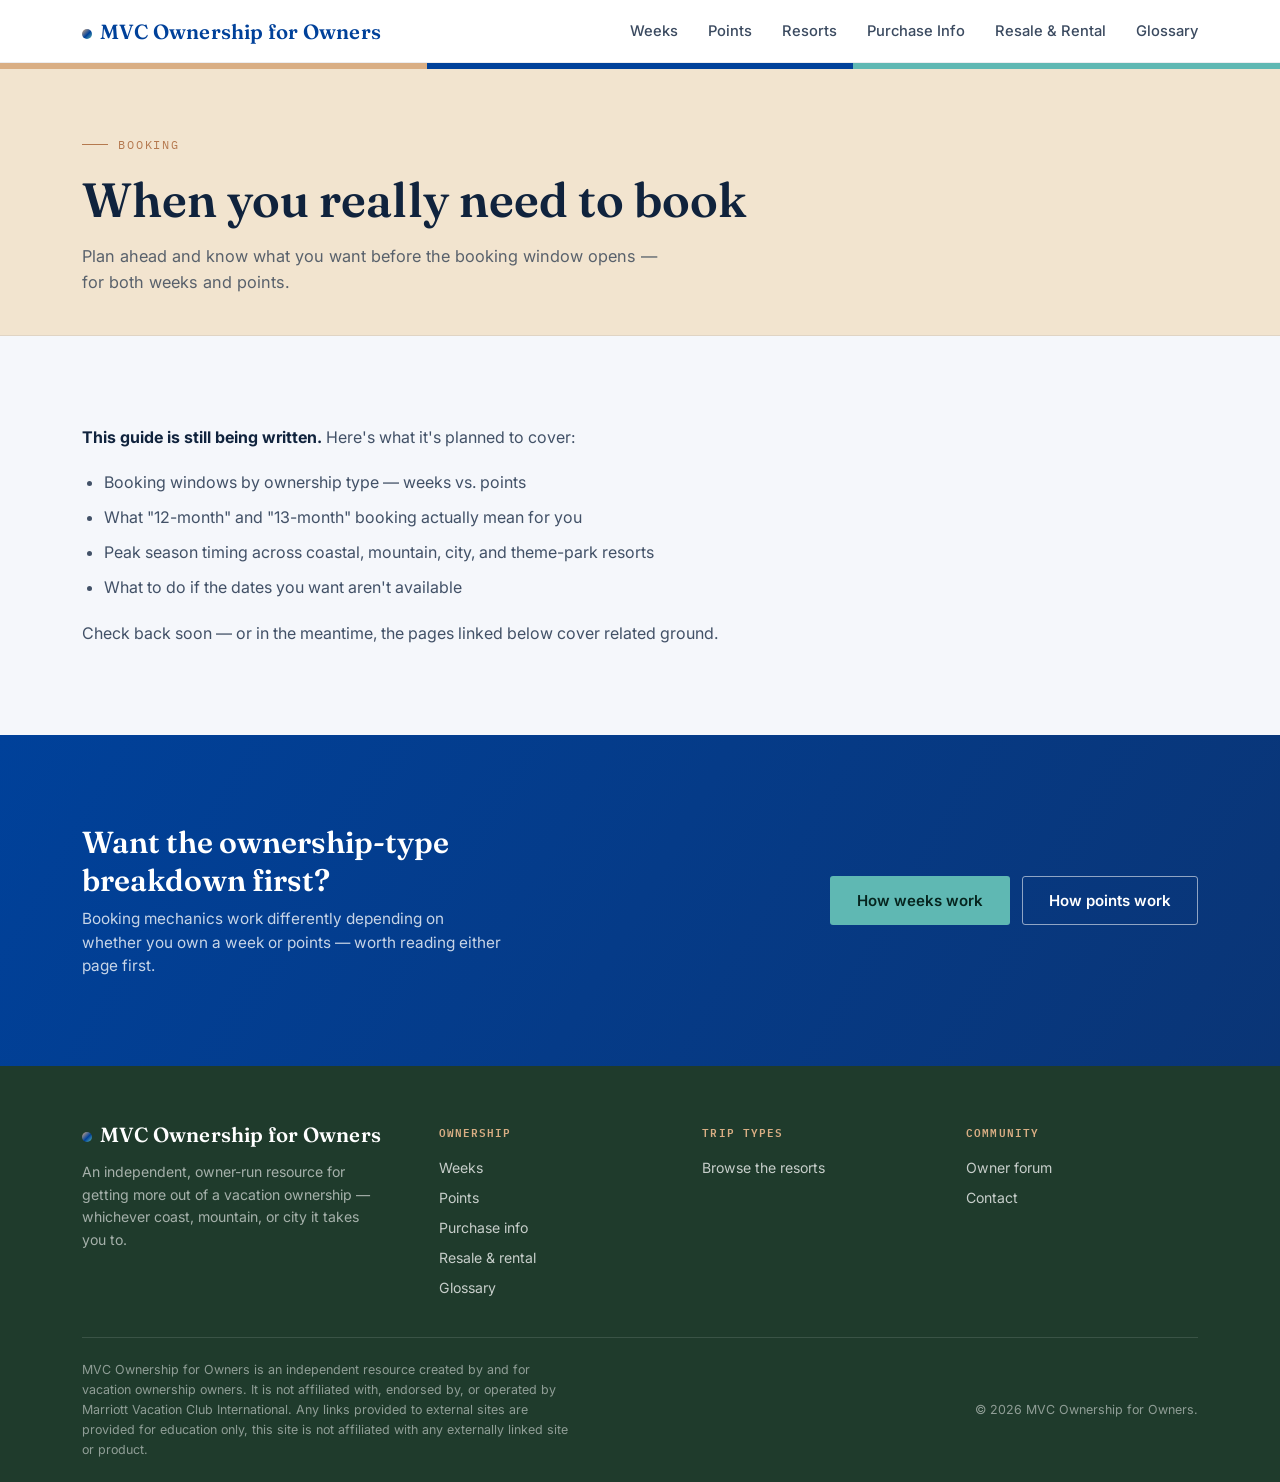
==== booking-guide.html @ f7a40965 "Add files via upload" ====
<!DOCTYPE html>
<html lang="en">
<head>
<meta charset="UTF-8">
<meta name="viewport" content="width=device-width, initial-scale=1.0">
<title>Booking — MVC Ownership for Owners</title>
<meta name="description" content="Booking windows for MVC owners: weeks vs. points, peak season timing, and what to do if your dates aren't available.">
<link rel="preconnect" href="https://fonts.googleapis.com">
<link rel="preconnect" href="https://fonts.gstatic.com" crossorigin>
<link href="https://fonts.googleapis.com/css2?family=Fraunces:opsz,wght@9..144,500;9..144,600;9..144,700&family=Inter:wght@400;500;600;700&family=IBM+Plex+Mono:wght@500;600&display=swap" rel="stylesheet">
<link rel="stylesheet" href="styles.css">
</head>
<body>

<header class="site-header">
  <div class="nav">
    <a class="logo" href="index.html">
      <span class="mark" aria-hidden="true"></span>
      MVC Ownership for Owners
    </a>
    <nav class="links" aria-label="Primary">
      <a href="weeks.html">Weeks</a>
      <a href="points.html">Points</a>
      <a href="resorts.html">Resorts</a>
      <a href="purchase.html">Purchase Info</a>
      <a href="resale.html">Resale &amp; Rental</a>
      <a href="glossary.html">Glossary</a>
    </nav>
  </div>
</header>

<div class="tri-stripe"><span class="s1"></span><span class="s2"></span><span class="s3"></span></div>

<main>

  <section class="page-hero">
    <div class="wrap">
      <p class="eyebrow">Booking</p>
      <h1>When you really need to book</h1>
      <p class="sub">Plan ahead and know what you want before the booking window opens — for both weeks and points.</p>
    </div>
  </section>

  <section>
    <div class="wrap">
      <div class="prose">
        <p><strong>This guide is still being written.</strong> Here's what it's planned to cover:</p>
        <ul>
          <li>Booking windows by ownership type — weeks vs. points</li>
          <li>What "12-month" and "13-month" booking actually mean for you</li>
          <li>Peak season timing across coastal, mountain, city, and theme-park resorts</li>
          <li>What to do if the dates you want aren't available</li>
        </ul>
        <p>Check back soon — or in the meantime, the pages linked below cover related ground.</p>
      </div>
    </div>
  </section>

  <section class="next-band">
    <div class="wrap next-inner">
      <div>
        <h2>Want the ownership-type breakdown first?</h2>
        <p>Booking mechanics work differently depending on whether you own a week or points — worth reading either page first.</p>
      </div>
      <div class="next-links">
        <a class="btn btn-primary" href="weeks.html">How weeks work</a>
        <a class="btn btn-ghost" href="points.html">How points work</a>
      </div>
    </div>
  </section>

</main>

<footer class="site-footer">
  <div class="wrap">
    <div class="footer-grid">
      <div class="footer-brand">
        <a class="logo" href="index.html">
          <span class="mark" aria-hidden="true"></span>
          MVC Ownership for Owners
        </a>
        <p>An independent, owner-run resource for getting more out of a vacation ownership — whichever coast, mountain, or city it takes you to.</p>
      </div>
      <div class="footer-col">
        <h4>Ownership</h4>
        <ul>
          <li><a href="weeks.html">Weeks</a></li>
          <li><a href="points.html">Points</a></li>
          <li><a href="purchase.html">Purchase info</a></li>
          <li><a href="resale.html">Resale &amp; rental</a></li>
          <li><a href="glossary.html">Glossary</a></li>
        </ul>
      </div>
      <div class="footer-col">
        <h4>Trip types</h4>
        <ul>
          <li><a href="resorts.html">Browse the resorts</a></li>
        </ul>
      </div>
      <div class="footer-col">
        <h4>Community</h4>
        <ul>
          <li><a href="#">Owner forum</a></li>
          <li><a href="#">Contact</a></li>
        </ul>
      </div>
    </div>
    <div class="footer-bottom">
      <p>MVC Ownership for Owners is an independent resource created by and for vacation ownership owners. It is not affiliated with, endorsed by, or operated by Marriott Vacation Club International. Any links provided to external sites are provided for education only, this site is not affiliated with any externally linked site or product.</p>
      <p>© 2026 MVC Ownership for Owners.</p>
    </div>
  </div>
</footer>

</body>
</html>
---- styles.css ----
/* ===========================================================
   MVC Ownership for Owners — styles.css
   Palette sampled directly from the beach/mountain/city hero image
   =========================================================== */

:root {
  --deep-blue: #00419a;
  --ocean-blue: #0b5fc7;
  --lagoon: #4fa9a4;
  --lagoon-bright: #5fb8b3;
  --sand: #d9ae84;
  --sand-light: #f2e4cf;
  --snow: #f5f7fb;
  --brick: #b5794f;
  --pine: #1f3b2c;
  --ink: #10233d;

  --font-display: 'Fraunces', serif;
  --font-body: 'Inter', -apple-system, BlinkMacSystemFont, sans-serif;
  --font-mono: 'IBM Plex Mono', monospace;

  --max-width: 1180px;
}

* { box-sizing: border-box; }

html { scroll-behavior: smooth; }

body {
  margin: 0;
  font-family: var(--font-body);
  color: var(--ink);
  background: var(--snow);
  -webkit-font-smoothing: antialiased;
}

img { max-width: 100%; display: block; }

a { color: inherit; text-decoration: none; }

.wrap {
  max-width: var(--max-width);
  margin: 0 auto;
  padding: 0 32px;
}

/* -------------------- Signature tri-stripe -------------------- */
.tri-stripe {
  height: 6px;
  display: flex;
  width: 100%;
}
.tri-stripe span { flex: 1; }
.tri-stripe .s1 { background: var(--sand); }
.tri-stripe .s2 { background: var(--deep-blue); }
.tri-stripe .s3 { background: var(--lagoon-bright); }

/* -------------------- Nav -------------------- */
header.site-header {
  position: sticky;
  top: 0;
  z-index: 40;
  background: rgba(255, 255, 255, 0.92);
  backdrop-filter: blur(8px);
  border-bottom: 1px solid rgba(16, 35, 61, 0.08);
}

.nav {
  display: flex;
  align-items: center;
  justify-content: space-between;
  padding: 18px 32px;
  max-width: var(--max-width);
  margin: 0 auto;
}

.logo {
  font-family: var(--font-display);
  font-weight: 600;
  font-size: 1.28rem;
  letter-spacing: 0.01em;
  color: var(--deep-blue);
  display: flex;
  align-items: baseline;
  gap: 8px;
}
.logo .mark {
  display: inline-flex;
  width: 10px;
  height: 10px;
  border-radius: 50%;
  background: linear-gradient(135deg, var(--sand), var(--deep-blue) 55%, var(--lagoon-bright));
}
.logo small {
  font-family: var(--font-mono);
  font-size: 0.62rem;
  font-weight: 500;
  letter-spacing: 0.14em;
  text-transform: uppercase;
  color: var(--brick);
}

nav.links {
  display: flex;
  gap: 30px;
  font-size: 0.92rem;
  font-weight: 500;
}
nav.links a {
  position: relative;
  padding: 4px 0;
  color: var(--ink);
  opacity: 0.82;
  transition: opacity 0.15s ease;
}
nav.links a:hover { opacity: 1; }
nav.links a::after {
  content: '';
  position: absolute;
  left: 0; right: 0; bottom: -3px;
  height: 2px;
  background: var(--lagoon-bright);
  transform: scaleX(0);
  transform-origin: left;
  transition: transform 0.2s ease;
}
nav.links a:hover::after { transform: scaleX(1); }

.nav-cta {
  font-family: var(--font-mono);
  font-size: 0.74rem;
  text-transform: uppercase;
  letter-spacing: 0.08em;
  font-weight: 600;
  background: var(--deep-blue);
  color: #fff;
  padding: 10px 18px;
  border-radius: 3px;
  white-space: nowrap;
}
.nav-cta:hover { background: var(--ocean-blue); }

.nav-toggle { display: none; }

/* -------------------- Hero -------------------- */
.hero {
  position: relative;
  min-height: 88vh;
  display: flex;
  align-items: flex-end;
  background-image:
    linear-gradient(to top, rgba(6, 20, 38, 0.88) 0%, rgba(6, 20, 38, 0.35) 42%, rgba(6, 20, 38, 0.05) 68%),
    url('images/background_BOS.png');
  background-size: cover;
  background-position: center 30%;
}

.hero-inner {
  max-width: var(--max-width);
  margin: 0 auto;
  padding: 64px 32px 56px;
  width: 100%;
  color: #fff;
}

.eyebrow {
  font-family: var(--font-mono);
  font-size: 0.72rem;
  letter-spacing: 0.16em;
  text-transform: uppercase;
  color: var(--sand);
  margin-bottom: 18px;
  display: flex;
  align-items: center;
  gap: 10px;
}
.eyebrow::before {
  content: '';
  width: 26px;
  height: 1px;
  background: var(--sand);
}

.hero h1 {
  font-family: var(--font-display);
  font-weight: 600;
  font-size: clamp(2.6rem, 5.4vw, 4.6rem);
  line-height: 1.03;
  margin: 0 0 22px;
  max-width: 15ch;
  letter-spacing: -0.01em;
}

.hero p.lede {
  font-size: 1.12rem;
  line-height: 1.6;
  max-width: 46ch;
  color: rgba(255, 255, 255, 0.86);
  margin: 0 0 34px;
  font-weight: 400;
}

.hero-ctas {
  display: flex;
  gap: 16px;
  flex-wrap: wrap;
}

.hero-ctas a {
  flex: 1 0 calc(33.333% - 16px);
  text-align: center;
  display: flex;
  justify-content: center;
}

.btn {
  font-family: var(--font-body);
  font-weight: 600;
  font-size: 0.94rem;
  padding: 14px 26px;
  border-radius: 3px;
  border: 1px solid transparent;
  cursor: pointer;
  display: inline-flex;
  align-items: center;
  gap: 8px;
}
.btn-primary {
  background: var(--lagoon-bright);
  color: #06251f;
}
.btn-primary:hover { background: #71c6c1; }
.btn-ghost {
  background: transparent;
  border-color: rgba(255, 255, 255, 0.55);
  color: #fff;
}
.btn-ghost:hover { border-color: #fff; background: rgba(255,255,255,0.08); }

/* -------------------- Intro strip -------------------- */
.intro-strip {
  background: var(--sand-light);
  border-bottom: 1px solid rgba(16,35,61,0.06);
}
.intro-strip .wrap {
  padding: 30px 32px;
  display: flex;
  gap: 40px;
  align-items: center;
  flex-wrap: wrap;
}
.intro-strip p {
  font-family: var(--font-display);
  font-size: 1.28rem;
  line-height: 1.45;
  margin: 0;
  color: var(--ink);
  max-width: 62ch;
}
.intro-strip p strong { color: var(--deep-blue); }

/* -------------------- Section shell -------------------- */
section { padding: 88px 0; }
.section-head {
  display: flex;
  justify-content: space-between;
  align-items: flex-end;
  gap: 24px;
  margin-bottom: 44px;
  flex-wrap: wrap;
}
.section-head .eyebrow { color: var(--brick); }
.section-head .eyebrow::before { background: var(--brick); }
.section-head h2 {
  font-family: var(--font-display);
  font-size: clamp(1.9rem, 3vw, 2.5rem);
  margin: 0;
  font-weight: 600;
  color: var(--ink);
  max-width: 20ch;
}
.section-head .sub {
  max-width: 40ch;
  font-size: 0.98rem;
  line-height: 1.55;
  color: rgba(16,35,61,0.66);
  margin: 10px 0 0;
}

/* -------------------- Three ways cards -------------------- */
.ways-grid {
  display: grid;
  grid-template-columns: repeat(3, 1fr);
  gap: 24px;
}
.way-card {
  border-radius: 6px;
  overflow: hidden;
  background: #fff;
  border: 1px solid rgba(16,35,61,0.08);
  display: flex;
  flex-direction: column;
}
.way-card .stripe { height: 5px; }
.way-card.beach .stripe { background: var(--sand); }
.way-card.mountain .stripe { background: var(--deep-blue); }
.way-card.city .stripe { background: var(--lagoon-bright); }

/* Generic tones (used where cards aren't tied to a trip type — e.g. the
   weeks-usage-options grid) — cycles through the full brand palette. */
.way-card.tone-a .stripe { background: var(--sand); }
.way-card.tone-b .stripe { background: var(--deep-blue); }
.way-card.tone-c .stripe { background: var(--lagoon-bright); }
.way-card.tone-d .stripe { background: var(--brick); }
.way-card.tone-e .stripe { background: var(--pine); }
.way-card.tone-f .stripe { background: var(--ocean-blue); }

.way-card .body { padding: 28px 26px 30px; flex: 1; display: flex; flex-direction: column; }
.way-card .tag {
  font-family: var(--font-mono);
  font-size: 0.68rem;
  text-transform: uppercase;
  letter-spacing: 0.1em;
  font-weight: 600;
  margin-bottom: 12px;
}
.way-card.beach .tag { color: var(--brick); }
.way-card.mountain .tag { color: var(--deep-blue); }
.way-card.city .tag { color: var(--lagoon); }
.way-card.tone-a .tag { color: var(--brick); }
.way-card.tone-b .tag { color: var(--deep-blue); }
.way-card.tone-c .tag { color: var(--lagoon); }
.way-card.tone-d .tag { color: var(--brick); }
.way-card.tone-e .tag { color: var(--pine); }
.way-card.tone-f .tag { color: var(--ocean-blue); }

.way-card h3 {
  font-family: var(--font-display);
  font-size: 1.32rem;
  margin: 0 0 10px;
  font-weight: 600;
}
.way-card p {
  font-size: 0.94rem;
  line-height: 1.6;
  color: rgba(16,35,61,0.7);
  margin: 0 0 18px;
  flex: 1;
}
.way-card .link {
  font-size: 0.86rem;
  font-weight: 600;
  color: var(--deep-blue);
}
.way-card .link:hover { text-decoration: underline; }

/* Standalone version of the same link style, for use outside cards */
a.link {
  display: inline-block;
  font-size: 0.92rem;
  font-weight: 600;
  color: var(--deep-blue);
}
a.link:hover { text-decoration: underline; }

/* -------------------- Guides grid -------------------- */
.guides-section { background: #fff; border-top: 1px solid rgba(16,35,61,0.06); border-bottom: 1px solid rgba(16,35,61,0.06); }
.guides-grid {
  display: grid;
  grid-template-columns: repeat(3, 1fr);
  gap: 1px;
  background: rgba(16,35,61,0.08);
  border: 1px solid rgba(16,35,61,0.08);
  border-radius: 6px;
  overflow: hidden;
}
.guide-card {
  background: #fff;
  padding: 30px 28px;
  display: flex;
  flex-direction: column;
  gap: 14px;
  transition: background 0.15s ease;
}
.guide-card:hover { background: var(--snow); }
.guide-card .cat {
  font-family: var(--font-mono);
  font-size: 0.66rem;
  letter-spacing: 0.1em;
  text-transform: uppercase;
  color: var(--brick);
  font-weight: 600;
}
.guide-card h3 {
  font-family: var(--font-display);
  font-size: 1.14rem;
  margin: 0;
  line-height: 1.35;
  font-weight: 600;
}
.guide-card p {
  font-size: 0.9rem;
  line-height: 1.6;
  color: rgba(16,35,61,0.66);
  margin: 0;
}
.guide-card .read {
  margin-top: auto;
  font-size: 0.84rem;
  font-weight: 600;
  color: var(--deep-blue);
}

/* -------------------- Inner page hero (shared) -------------------- */
.page-hero {
  background: var(--sand-light);
  border-bottom: 1px solid rgba(16,35,61,0.08);
  padding: 56px 0 40px;
}
.page-hero .eyebrow { color: var(--brick); }
.page-hero .eyebrow::before { background: var(--brick); }
.page-hero h1 {
  font-family: var(--font-display);
  font-size: clamp(2.1rem, 4vw, 3rem);
  margin: 10px 0 14px;
  font-weight: 600;
  color: var(--ink);
  max-width: 22ch;
}
.page-hero p.sub {
  max-width: 60ch;
  font-size: 1.02rem;
  line-height: 1.6;
  color: rgba(16,35,61,0.68);
  margin: 0;
}

/* -------------------- Prose content -------------------- */
.prose { max-width: 72ch; }
.prose p {
  font-size: 1rem;
  line-height: 1.7;
  color: rgba(16,35,61,0.78);
  margin: 0 0 18px;
}
.prose p:last-child { margin-bottom: 0; }
.prose ul, .prose ol {
  margin: 0 0 18px;
  padding-left: 22px;
  font-size: 1rem;
  line-height: 1.7;
  color: rgba(16,35,61,0.78);
}
.prose li { margin-bottom: 8px; }
.prose strong { color: var(--ink); }

.term-list {
  list-style: none;
  margin: 0;
  padding: 0;
  display: grid;
  gap: 14px;
}
.term-list > li {
  border: 1px solid rgba(16,35,61,0.1);
  border-radius: 6px;
  padding: 16px 18px;
  background: var(--snow);
}
.term-list .term-name {
  font-family: var(--font-display);
  font-weight: 600;
  font-size: 1.02rem;
  color: var(--ink);
  display: block;
  margin-bottom: 4px;
}
.term-list .term-def {
  font-size: 0.92rem;
  line-height: 1.6;
  color: rgba(16,35,61,0.7);
}

/* A term-def is usually a plain inline span, but a few entries (like
   Inventory) need a paragraph + list — those use a div instead so the
   block content below is valid, and get this extra spacing/bullet styling. */
div.term-def p {
  margin: 0 0 10px;
}
div.term-def p:last-child {
  margin-bottom: 0;
}
div.term-def ul {
  margin: 0;
  padding-left: 20px;
}
div.term-def li {
  margin-bottom: 8px;
}
div.term-def li:last-child {
  margin-bottom: 0;
}
div.term-def ul ul {
  margin-top: 6px;
  padding-left: 20px;
}
div.term-def strong {
  color: var(--ink);
}

/* -------------------- Glossary quick-links -------------------- */
.glossary-quicklinks {
  display: flex;
  flex-wrap: wrap;
  gap: 8px;
  margin: 0 0 32px;
  padding: 0;
}
.quicklink-box {
  display: inline-flex;
  align-items: center;
  justify-content: center;
  flex: 1 1 36px;
  min-width: 36px;
  max-width: 44px;
  height: 36px;
  padding: 0 6px;
  border: 1px solid rgba(16,35,61,0.15);
  border-radius: 4px;
  background: var(--snow);
  color: var(--deep-blue);
  font-family: var(--font-display);
  font-size: 0.82rem;
  font-weight: 600;
  text-decoration: none;
  transition: background 0.15s ease, border-color 0.15s ease, color 0.15s ease;
}
.quicklink-box:hover {
  background: var(--deep-blue);
  border-color: var(--deep-blue);
  color: #fff;
}

/* Empty markers the quick-links jump to — offset for the sticky header
   so the target term isn't hidden underneath it when scrolled into view. */
.glossary-anchor {
  scroll-margin-top: 96px;
}

@media (max-width: 560px) {
  .quicklink-box { flex: 1 1 28px; height: 32px; font-size: 0.76rem; }
}

.checklist {
  list-style: none;
  margin: 0;
  padding: 0;
  counter-reset: step;
  display: grid;
  gap: 14px;
}
.checklist li {
  counter-increment: step;
  position: relative;
  padding: 14px 18px 14px 52px;
  border: 1px solid rgba(16,35,61,0.1);
  border-radius: 6px;
  background: #fff;
  font-size: 0.94rem;
  line-height: 1.6;
  color: rgba(16,35,61,0.78);
}
.checklist li::before {
  content: counter(step);
  position: absolute;
  left: 16px;
  top: 14px;
  width: 22px;
  height: 22px;
  border-radius: 50%;
  background: var(--deep-blue);
  color: #fff;
  font-family: var(--font-mono);
  font-size: 0.72rem;
  font-weight: 600;
  display: flex;
  align-items: center;
  justify-content: center;
}

/* -------------------- Next-steps band -------------------- */
.next-band {
  background: var(--deep-blue);
  background-image: linear-gradient(120deg, var(--deep-blue) 0%, #0a3576 100%);
  color: #fff;
}
.next-inner {
  display: flex;
  justify-content: space-between;
  align-items: center;
  gap: 40px;
  flex-wrap: wrap;
}
.next-inner h2 {
  font-family: var(--font-display);
  font-size: clamp(1.5rem, 2.4vw, 1.9rem);
  margin: 0 0 8px;
  font-weight: 600;
  max-width: 22ch;
}
.next-inner p {
  margin: 0;
  color: rgba(255,255,255,0.78);
  max-width: 42ch;
  font-size: 0.96rem;
  line-height: 1.55;
}
.next-links { display: flex; gap: 12px; flex-wrap: wrap; }

/* -------------------- CTA / signup band -------------------- */
.signup-band {
  background: var(--deep-blue);
  background-image: linear-gradient(120deg, var(--deep-blue) 0%, #0a3576 100%);
  color: #fff;
}
.signup-inner {
  display: flex;
  justify-content: space-between;
  align-items: center;
  gap: 40px;
  flex-wrap: wrap;
}
.signup-inner h2 {
  font-family: var(--font-display);
  font-size: clamp(1.7rem, 2.6vw, 2.2rem);
  margin: 0 0 10px;
  font-weight: 600;
  max-width: 16ch;
}
.signup-inner p {
  margin: 0;
  color: rgba(255,255,255,0.78);
  max-width: 40ch;
  font-size: 0.96rem;
  line-height: 1.55;
}
.signup-form {
  display: flex;
  gap: 10px;
  flex-wrap: wrap;
}
.signup-form input[type="email"] {
  font-family: var(--font-body);
  padding: 13px 16px;
  border-radius: 3px;
  border: 1px solid rgba(255,255,255,0.3);
  background: rgba(255,255,255,0.08);
  color: #fff;
  font-size: 0.92rem;
  min-width: 240px;
}
.signup-form input[type="email"]::placeholder { color: rgba(255,255,255,0.55); }
.signup-form input[type="email"]:focus {
  outline: 2px solid var(--lagoon-bright);
  outline-offset: 1px;
  background: rgba(255,255,255,0.12);
}
.signup-form .btn-primary { border-radius: 3px; }

/* -------------------- Footer -------------------- */
footer.site-footer {
  background: var(--pine);
  color: rgba(255,255,255,0.82);
  padding-top: 56px;
}
.footer-grid {
  display: grid;
  grid-template-columns: 1.4fr 1fr 1fr 1fr;
  gap: 32px;
  padding-bottom: 40px;
  border-bottom: 1px solid rgba(255,255,255,0.12);
}
.footer-brand .logo { color: #fff; }
.footer-brand p {
  font-size: 0.88rem;
  line-height: 1.6;
  color: rgba(255,255,255,0.6);
  max-width: 32ch;
  margin-top: 14px;
}
.footer-col h4 {
  font-family: var(--font-mono);
  font-size: 0.68rem;
  text-transform: uppercase;
  letter-spacing: 0.1em;
  color: var(--sand);
  margin: 0 0 16px;
  font-weight: 600;
}
.footer-col ul { list-style: none; margin: 0; padding: 0; display: flex; flex-direction: column; gap: 10px; }
.footer-col a { font-size: 0.88rem; color: rgba(255,255,255,0.75); }
.footer-col a:hover { color: #fff; }

.footer-bottom {
  display: flex;
  justify-content: space-between;
  align-items: center;
  gap: 20px;
  padding: 22px 0;
  font-size: 0.78rem;
  color: rgba(255,255,255,0.5);
  flex-wrap: wrap;
}
.footer-bottom p { margin: 0; max-width: 62ch; line-height: 1.6; }

/* -------------------- Responsive -------------------- */
@media (max-width: 880px) {
  nav.links, .nav-cta { display: none; }
  .ways-grid { grid-template-columns: 1fr; }
  .guides-grid { grid-template-columns: 1fr; }
  .footer-grid { grid-template-columns: 1fr 1fr; }
  .signup-inner, .next-inner { flex-direction: column; align-items: flex-start; }
}

@media (max-width: 560px) {
  .wrap, .nav, .hero-inner { padding-left: 20px; padding-right: 20px; }
  section { padding: 60px 0; }
  .footer-grid { grid-template-columns: 1fr; }
}

@media (prefers-reduced-motion: reduce) {
  html { scroll-behavior: auto; }
  * { transition: none !important; }
}

:focus-visible {
  outline: 2px solid var(--lagoon-bright);
  outline-offset: 2px;
}
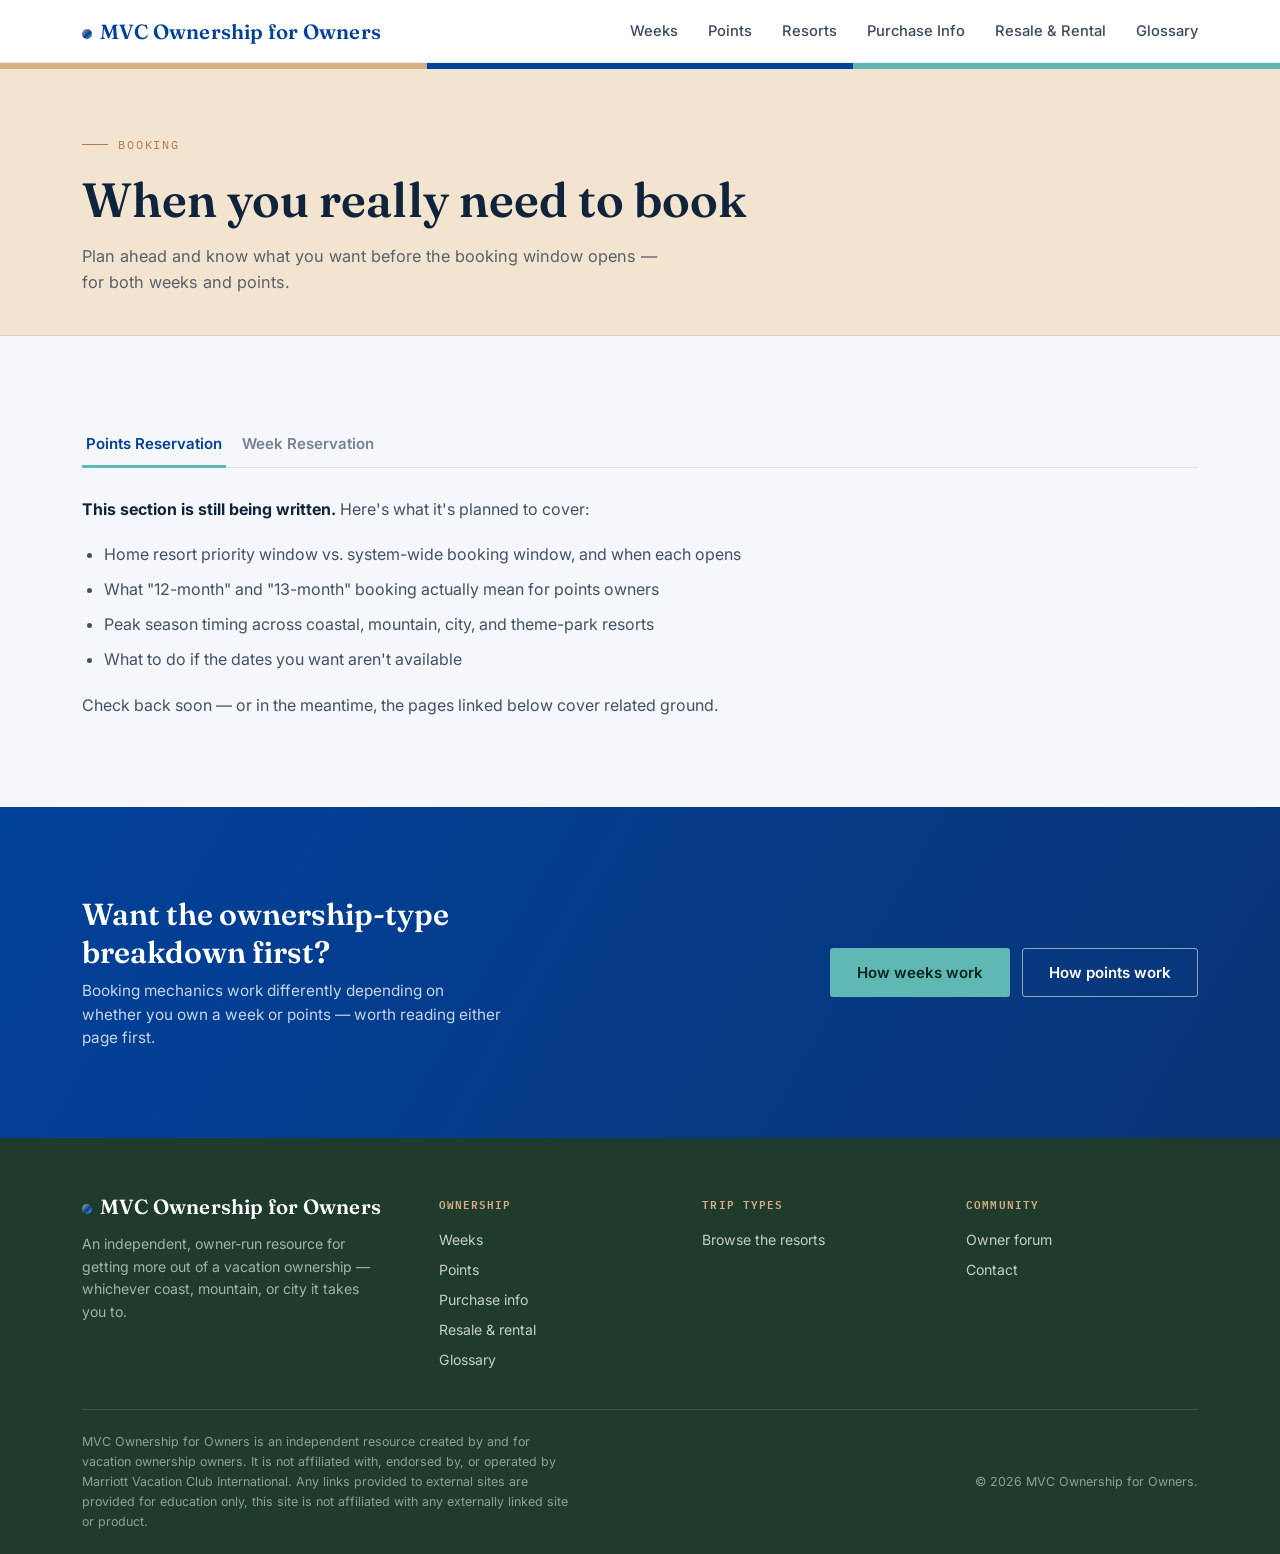
==== commit d2501a47: "Add files via upload" ====
--- a/booking-guide.html
+++ b/booking-guide.html
@@ -43,15 +43,35 @@
 
   <section>
     <div class="wrap">
-      <div class="prose">
-        <p><strong>This guide is still being written.</strong> Here's what it's planned to cover:</p>
-        <ul>
-          <li>Booking windows by ownership type — weeks vs. points</li>
-          <li>What "12-month" and "13-month" booking actually mean for you</li>
-          <li>Peak season timing across coastal, mountain, city, and theme-park resorts</li>
-          <li>What to do if the dates you want aren't available</li>
-        </ul>
-        <p>Check back soon — or in the meantime, the pages linked below cover related ground.</p>
+      <div class="content-tabs" role="tablist" aria-label="Booking guide reservation type">
+        <button class="content-tab is-active" data-tab-target="points" role="tab" aria-selected="true" type="button">Points Reservation</button>
+        <button class="content-tab" data-tab-target="week" role="tab" aria-selected="false" type="button">Week Reservation</button>
+      </div>
+
+      <div class="content-panel" data-tab-panel="points">
+        <div class="prose">
+          <p><strong>This section is still being written.</strong> Here's what it's planned to cover:</p>
+          <ul>
+            <li>Home resort priority window vs. system-wide booking window, and when each opens</li>
+            <li>What "12-month" and "13-month" booking actually mean for points owners</li>
+            <li>Peak season timing across coastal, mountain, city, and theme-park resorts</li>
+            <li>What to do if the dates you want aren't available</li>
+          </ul>
+          <p>Check back soon — or in the meantime, the pages linked below cover related ground.</p>
+        </div>
+      </div>
+
+      <div class="content-panel" data-tab-panel="week" hidden>
+        <div class="prose">
+          <p><strong>This section is still being written.</strong> Here's what it's planned to cover:</p>
+          <ul>
+            <li>Booking windows for fixed vs. float weeks</li>
+            <li>How far in advance to plan for peak season at your home resort</li>
+            <li>What happens if your usual dates aren't available</li>
+            <li>When to consider depositing into Interval instead of booking direct</li>
+          </ul>
+          <p>Check back soon — or in the meantime, the pages linked below cover related ground.</p>
+        </div>
       </div>
     </div>
   </section>
@@ -112,5 +132,6 @@
   </div>
 </footer>
 
+<script src="content-tabs.js"></script>
 </body>
 </html>
--- a/styles.css
+++ b/styles.css
@@ -453,6 +453,14 @@
 }
 .prose li { margin-bottom: 8px; }
 .prose strong { color: var(--ink); }
+.prose h3 {
+  font-family: var(--font-display);
+  font-size: 1.18rem;
+  font-weight: 600;
+  color: var(--ink);
+  margin: 34px 0 12px;
+}
+.prose h3:first-child { margin-top: 0; }
 
 .term-list {
   list-style: none;
@@ -507,6 +515,24 @@
 div.term-def strong {
   color: var(--ink);
 }
+
+/* -------------------- Hot Topic band (shared) -------------------- */
+.hot-topic-band {
+  background: var(--sand-light);
+  border-bottom: 1px solid rgba(16,35,61,0.06);
+  padding: 64px 0;
+}
+.hot-topic-band .eyebrow { color: var(--brick); }
+.hot-topic-band .eyebrow::before { background: var(--brick); }
+.hot-topic-band h2 {
+  font-family: var(--font-display);
+  font-size: clamp(1.7rem, 2.8vw, 2.3rem);
+  font-weight: 600;
+  color: var(--ink);
+  margin: 10px 0 26px;
+  max-width: 28ch;
+}
+.hot-topic-band .prose a.link { color: var(--deep-blue); }
 
 /* -------------------- Glossary quick-links -------------------- */
 .glossary-quicklinks {
@@ -588,6 +614,34 @@
   justify-content: center;
 }
 
+/* -------------------- Content tabs (shared) -------------------- */
+.content-tabs {
+  display: flex;
+  gap: 12px;
+  margin: 0 0 28px;
+  border-bottom: 1px solid rgba(16,35,61,0.1);
+  flex-wrap: wrap;
+}
+.content-tab {
+  font-family: var(--font-body);
+  font-weight: 600;
+  font-size: 0.94rem;
+  background: none;
+  border: none;
+  border-bottom: 3px solid transparent;
+  color: rgba(16,35,61,0.55);
+  padding: 10px 4px 12px;
+  margin-bottom: -1px;
+  cursor: pointer;
+  transition: color 0.15s ease, border-color 0.15s ease;
+}
+.content-tab:hover { color: var(--ink); }
+.content-tab.is-active {
+  color: var(--deep-blue);
+  border-bottom-color: var(--lagoon-bright);
+}
+.content-panel[hidden] { display: none; }
+
 /* -------------------- Next-steps band -------------------- */
 .next-band {
   background: var(--deep-blue);
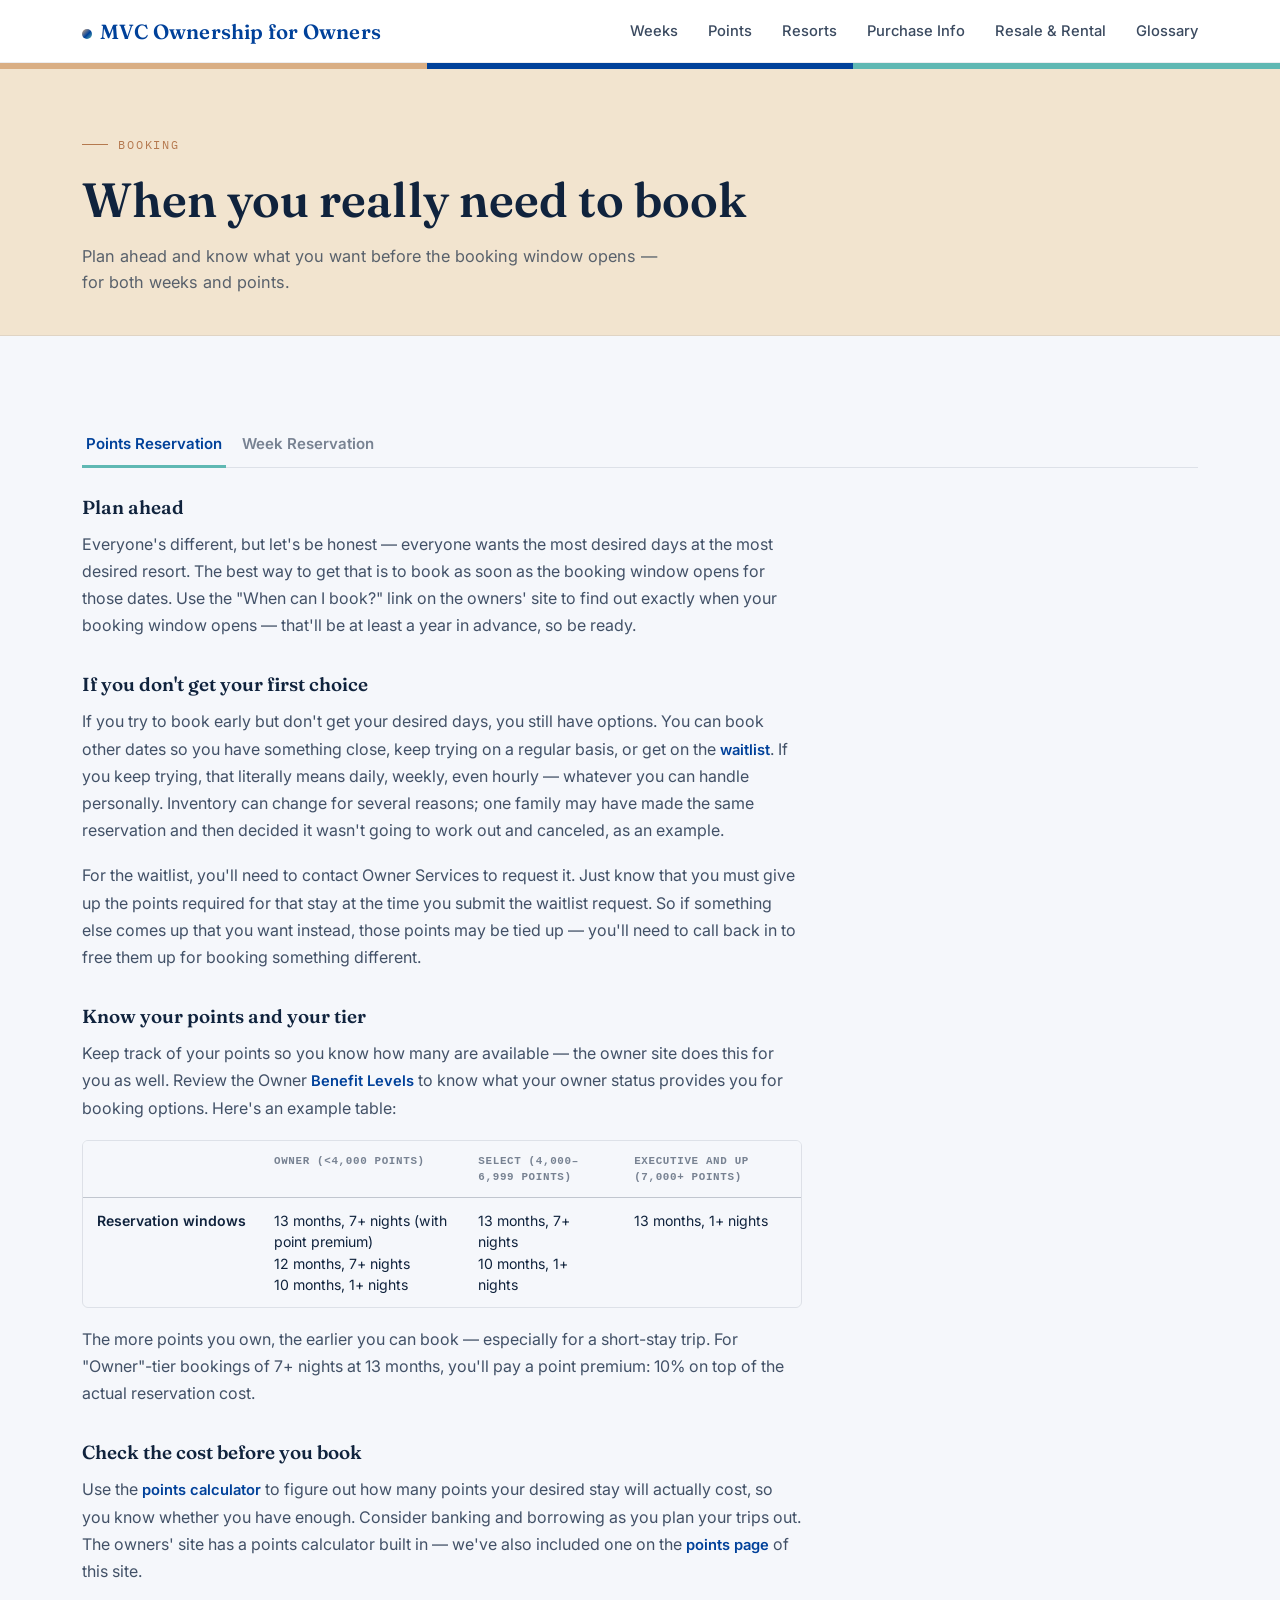
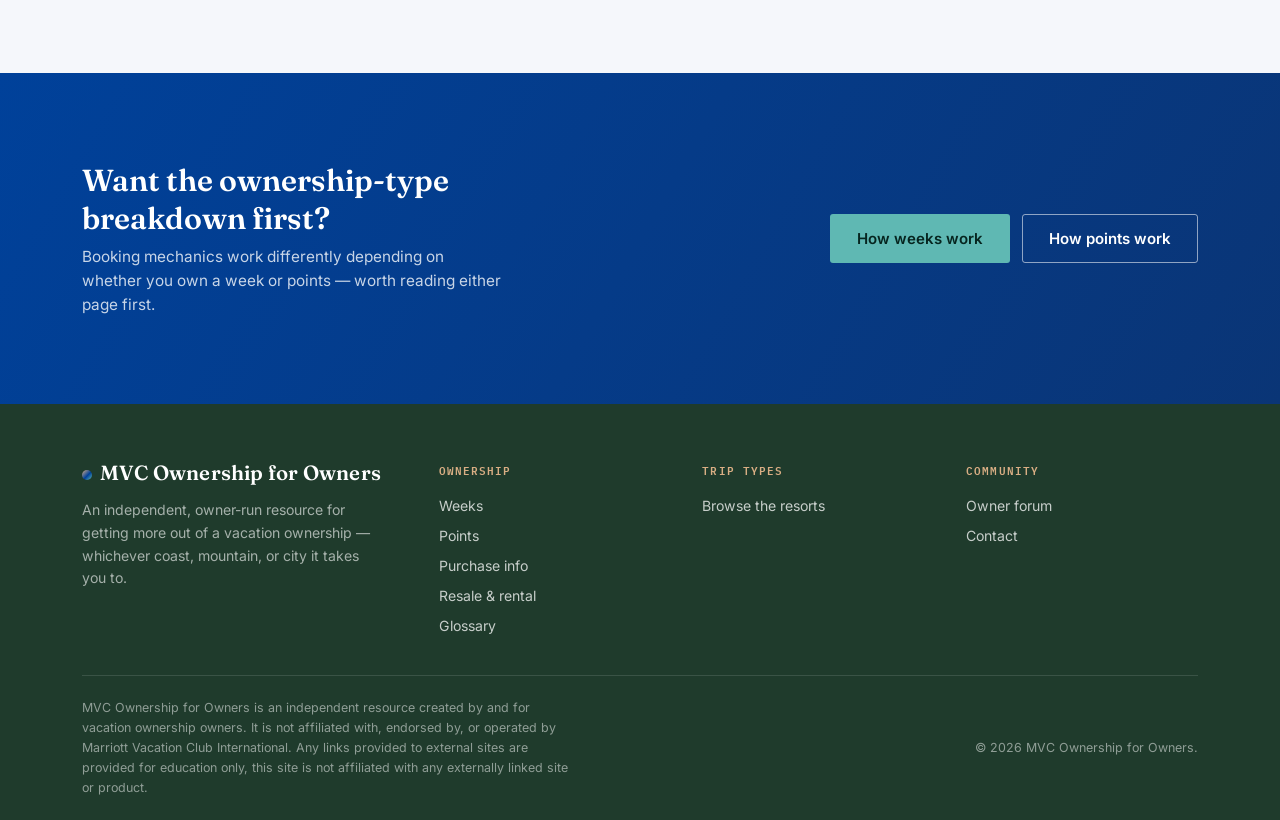
==== commit 1d07ba52: "Add files via upload" ====
--- a/booking-guide.html
+++ b/booking-guide.html
@@ -50,14 +50,41 @@
 
       <div class="content-panel" data-tab-panel="points">
         <div class="prose">
-          <p><strong>This section is still being written.</strong> Here's what it's planned to cover:</p>
-          <ul>
-            <li>Home resort priority window vs. system-wide booking window, and when each opens</li>
-            <li>What "12-month" and "13-month" booking actually mean for points owners</li>
-            <li>Peak season timing across coastal, mountain, city, and theme-park resorts</li>
-            <li>What to do if the dates you want aren't available</li>
-          </ul>
-          <p>Check back soon — or in the meantime, the pages linked below cover related ground.</p>
+          <h3>Plan ahead</h3>
+          <p>Everyone's different, but let's be honest — everyone wants the most desired days at the most desired resort. The best way to get that is to book as soon as the booking window opens for those dates. Use the "When can I book?" link on the owners' site to find out exactly when your booking window opens — that'll be at least a year in advance, so be ready.</p>
+
+          <h3>If you don't get your first choice</h3>
+          <p>If you try to book early but don't get your desired days, you still have options. You can book other dates so you have something close, keep trying on a regular basis, or get on the <a class="link" href="glossary.html#term-waitlist">waitlist</a>. If you keep trying, that literally means daily, weekly, even hourly — whatever you can handle personally. Inventory can change for several reasons; one family may have made the same reservation and then decided it wasn't going to work out and canceled, as an example.</p>
+          <p>For the waitlist, you'll need to contact Owner Services to request it. Just know that you must give up the points required for that stay at the time you submit the waitlist request. So if something else comes up that you want instead, those points may be tied up — you'll need to call back in to free them up for booking something different.</p>
+
+          <h3>Know your points and your tier</h3>
+          <p>Keep track of your points so you know how many are available — the owner site does this for you as well. Review the Owner <a class="link" href="glossary.html#term-benefit-levels">Benefit Levels</a> to know what your owner status provides you for booking options. Here's an example table:</p>
+
+          <div class="table-wrap">
+            <table>
+              <thead>
+                <tr>
+                  <th></th>
+                  <th>Owner (&lt;4,000 points)</th>
+                  <th>Select (4,000&ndash;6,999 points)</th>
+                  <th>Executive and up (7,000+ points)</th>
+                </tr>
+              </thead>
+              <tbody>
+                <tr>
+                  <td>Reservation windows</td>
+                  <td>13 months, 7+ nights (with point premium)<br>12 months, 7+ nights<br>10 months, 1+ nights</td>
+                  <td>13 months, 7+ nights<br>10 months, 1+ nights</td>
+                  <td>13 months, 1+ nights</td>
+                </tr>
+              </tbody>
+            </table>
+          </div>
+
+          <p>The more points you own, the earlier you can book — especially for a short-stay trip. For "Owner"-tier bookings of 7+ nights at 13 months, you'll pay a point premium: 10% on top of the actual reservation cost.</p>
+
+          <h3>Check the cost before you book</h3>
+          <p>Use the <a class="link" href="points-calculator.html">points calculator</a> to figure out how many points your desired stay will actually cost, so you know whether you have enough. Consider banking and borrowing as you plan your trips out. The owners' site has a points calculator built in — we've also included one on the <a class="link" href="points.html">points page</a> of this site.</p>
         </div>
       </div>
 
--- a/styles.css
+++ b/styles.css
@@ -461,6 +461,41 @@
   margin: 34px 0 12px;
 }
 .prose h3:first-child { margin-top: 0; }
+
+.prose .table-wrap {
+  overflow-x: auto;
+  border: 1px solid rgba(16,35,61,0.1);
+  border-radius: 6px;
+  margin: 0 0 18px;
+}
+.prose table {
+  border-collapse: collapse;
+  width: 100%;
+  font-size: 0.88rem;
+}
+.prose table th,
+.prose table td {
+  padding: 12px 14px;
+  text-align: left;
+  border-bottom: 1px solid rgba(16,35,61,0.08);
+  vertical-align: top;
+  line-height: 1.5;
+}
+.prose table thead th {
+  font-family: var(--font-mono);
+  font-size: 0.68rem;
+  text-transform: uppercase;
+  letter-spacing: 0.06em;
+  color: rgba(16,35,61,0.55);
+  background: var(--snow);
+  border-bottom: 1px solid rgba(16,35,61,0.12);
+}
+.prose table tbody tr:last-child td { border-bottom: none; }
+.prose table td:first-child {
+  font-weight: 600;
+  color: var(--ink);
+  white-space: nowrap;
+}
 
 .term-list {
   list-style: none;
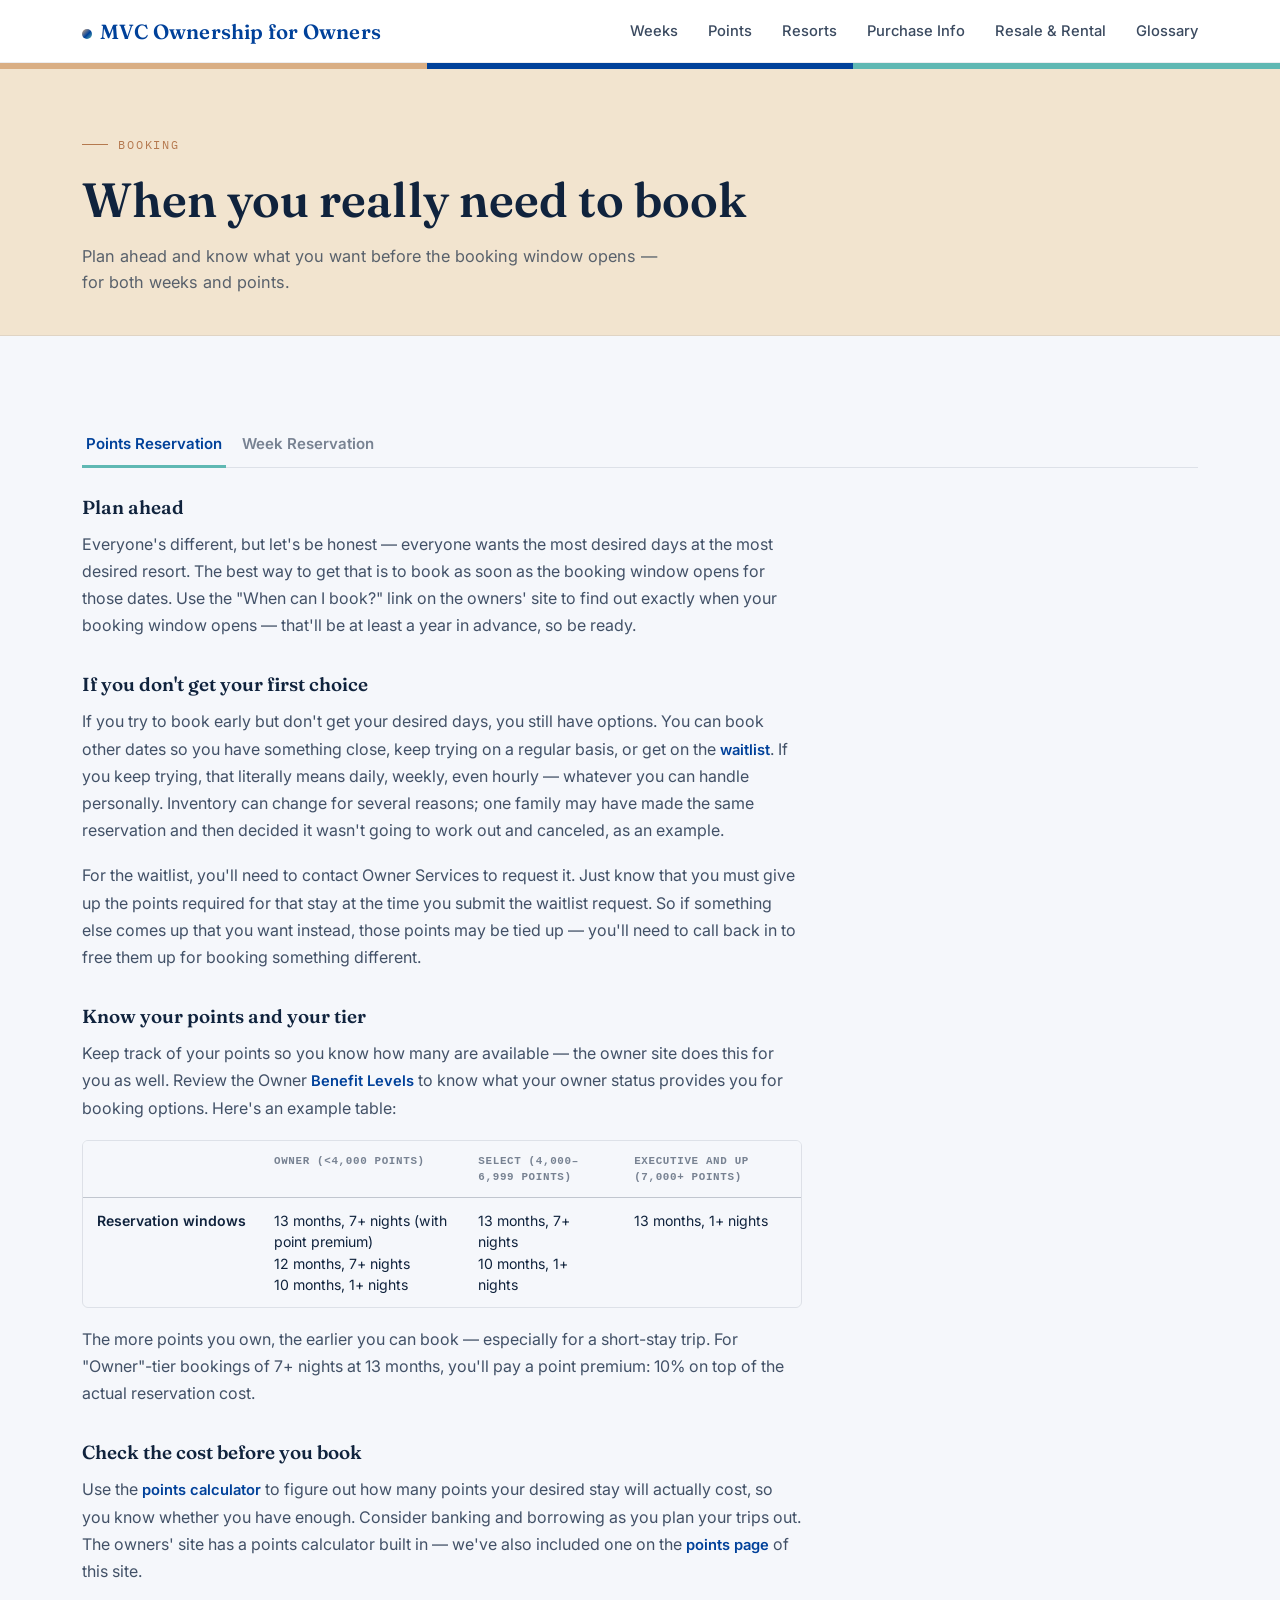
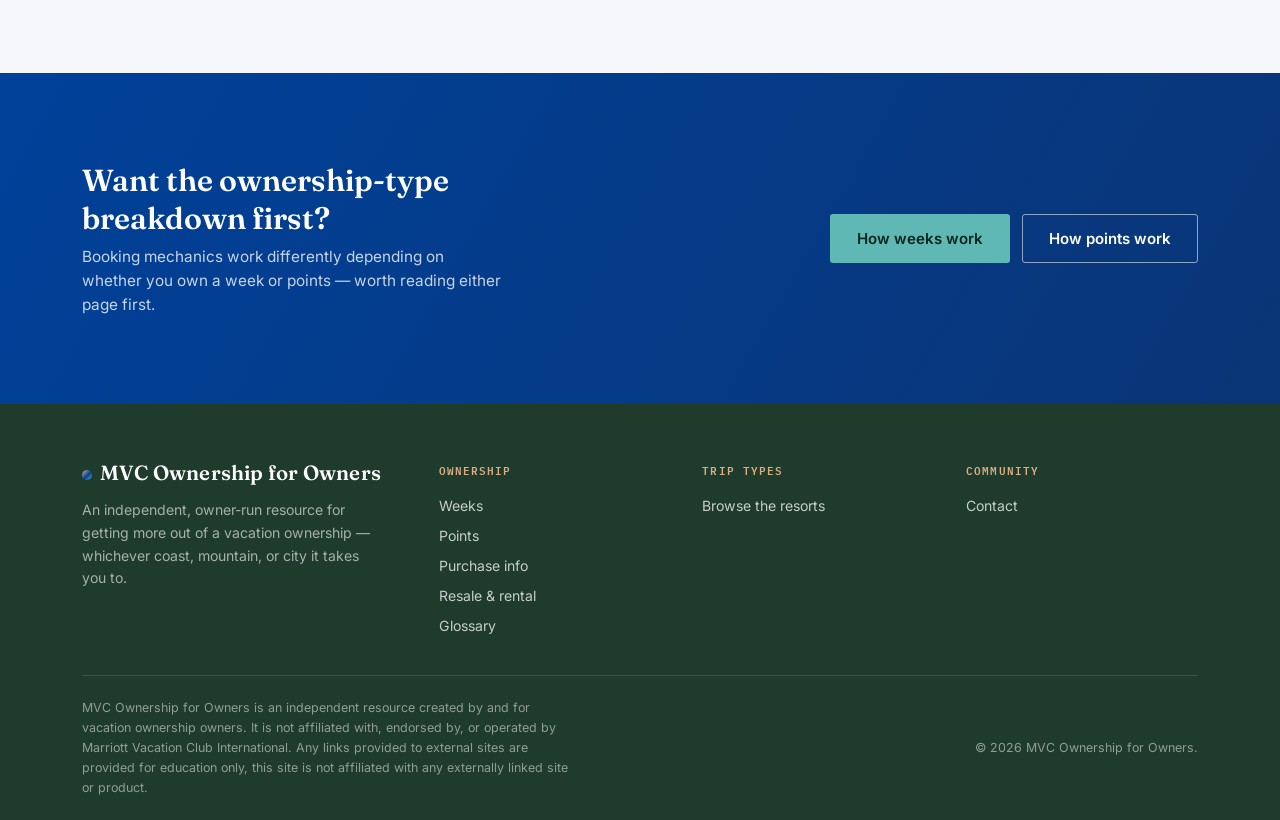
==== commit c2422c13: "Add files via upload" ====
--- a/booking-guide.html
+++ b/booking-guide.html
@@ -90,14 +90,25 @@
 
       <div class="content-panel" data-tab-panel="week" hidden>
         <div class="prose">
-          <p><strong>This section is still being written.</strong> Here's what it's planned to cover:</p>
-          <ul>
-            <li>Booking windows for fixed vs. float weeks</li>
-            <li>How far in advance to plan for peak season at your home resort</li>
-            <li>What happens if your usual dates aren't available</li>
-            <li>When to consider depositing into Interval instead of booking direct</li>
-          </ul>
-          <p>Check back soon — or in the meantime, the pages linked below cover related ground.</p>
+          <p>The term "timeshare" originated in Europe, where multiple families would buy a vacation cottage together and split the time evenly throughout the year. That's close to what a week owner at MVC has — you split time at a resort and share it with other owners. When you purchased, you were designated a time, a unit size, and a view.</p>
+
+          <h3>Simpler than points, but still worth planning</h3>
+          <p>Booking a week has a lot fewer requirements than booking points. You don't need a calculator, and you don't need to decide which villa size works best — but you do need to know your booking window, especially for desirable weeks. The time you own is either <a class="link" href="glossary.html#term-fixed">fixed</a> or <a class="link" href="glossary.html#term-float">floating</a>.</p>
+
+          <h3>Fixed weeks</h3>
+          <p>Fixed weeks at a resort are literally fixed by the calendar — week 26 every year, for example. There aren't many of these left in MVC, but booking is simple: you just go in and book your only option.</p>
+
+          <h3>Floating weeks</h3>
+          <p>Floating weeks make up the majority of MVC weeks. That means you own within a season and aren't guaranteed the same week every year. The booking tool includes a calendar that shows you your season and the check-in days of the week available to you. Not all days are available for check-in — most are Friday, Saturday, or Sunday, though some resorts offer other days too. Each season has more desirable weeks than others, so if you want a specific week, plan for it.</p>
+
+          <h3>Platinum Plus</h3>
+          <p>Platinum Plus is a season that includes very desirable weeks at a given resort. The catch is that those weeks are usually not consecutive within the season — it may include the July 4th week, Christmas week, and Easter week, as an example. You're guaranteed one of those weeks, but it's likely you'll want one more than the others. Again: plan ahead and know when you can book.</p>
+
+          <h3>Other booking options</h3>
+          <p>Depending on the resort, you may have other options to book, like a <a class="link" href="glossary.html#term-split-week">split week</a> or <a class="link" href="glossary.html#term-lockoff">lockoff</a> options. Check out the <a class="link" href="glossary.html">glossary</a> for those terms.</p>
+
+          <h3>If your date is already taken</h3>
+          <p>If your desired check-in date is already taken, you can either keep checking in case someone cancels, or book another week instead. You can also decide whether you want to deposit into Interval and try to exchange into your desired week.</p>
         </div>
       </div>
     </div>
@@ -147,8 +158,7 @@
       <div class="footer-col">
         <h4>Community</h4>
         <ul>
-          <li><a href="#">Owner forum</a></li>
-          <li><a href="#">Contact</a></li>
+          <li><a href="mailto:mvcforowners@gmail.com">Contact</a></li>
         </ul>
       </div>
     </div>
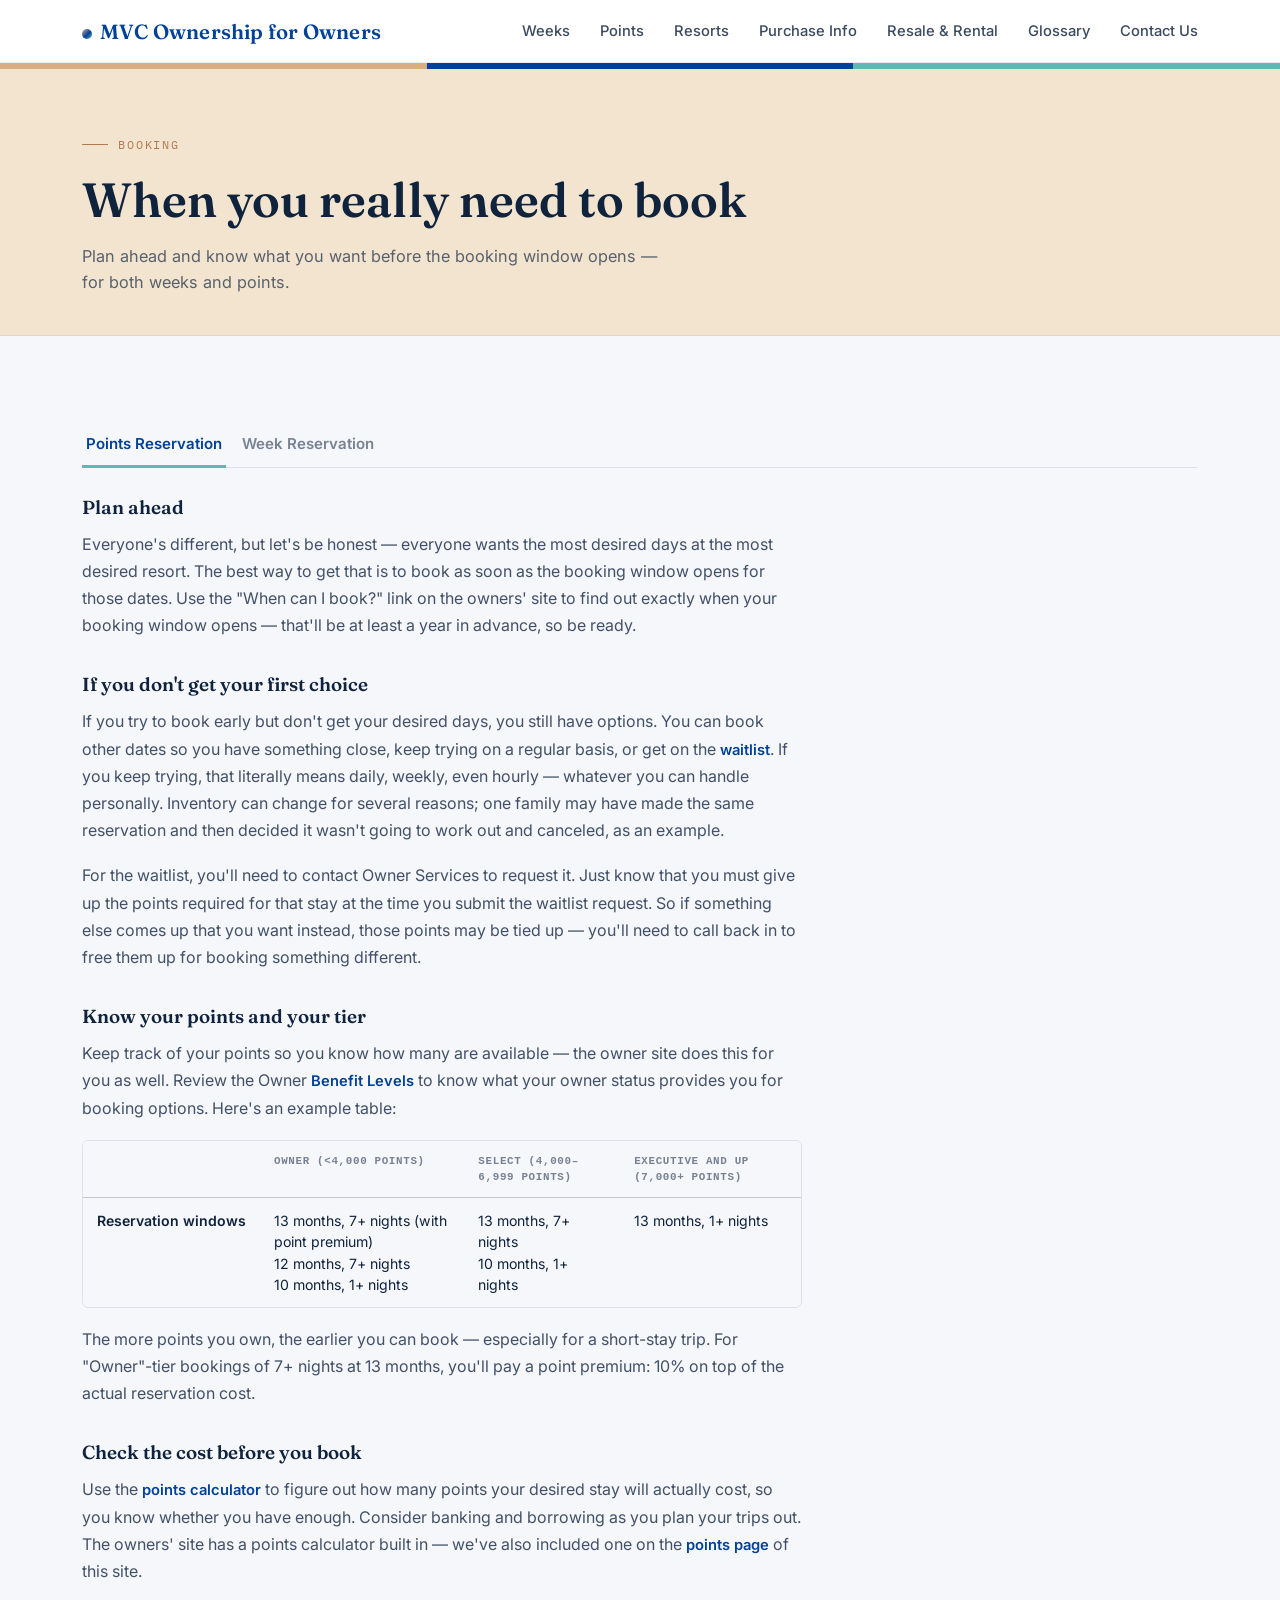
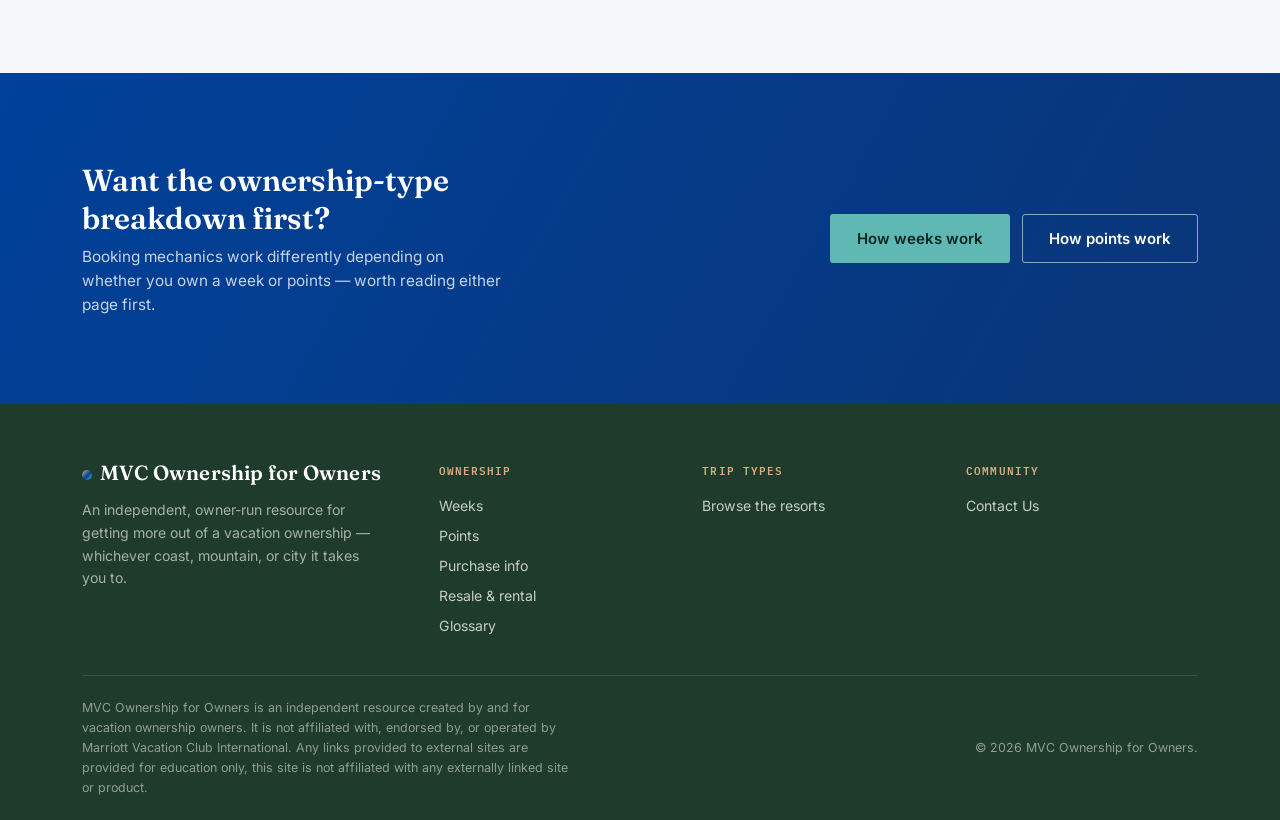
==== commit 8584d08f: "Add files via upload" ====
--- a/booking-guide.html
+++ b/booking-guide.html
@@ -25,6 +25,7 @@
       <a href="purchase.html">Purchase Info</a>
       <a href="resale.html">Resale &amp; Rental</a>
       <a href="glossary.html">Glossary</a>
+      <a href="contact.html">Contact Us</a>
     </nav>
   </div>
 </header>
@@ -158,7 +159,7 @@
       <div class="footer-col">
         <h4>Community</h4>
         <ul>
-          <li><a href="mailto:mvcforowners@gmail.com">Contact</a></li>
+          <li><a href="contact.html">Contact Us</a></li>
         </ul>
       </div>
     </div>
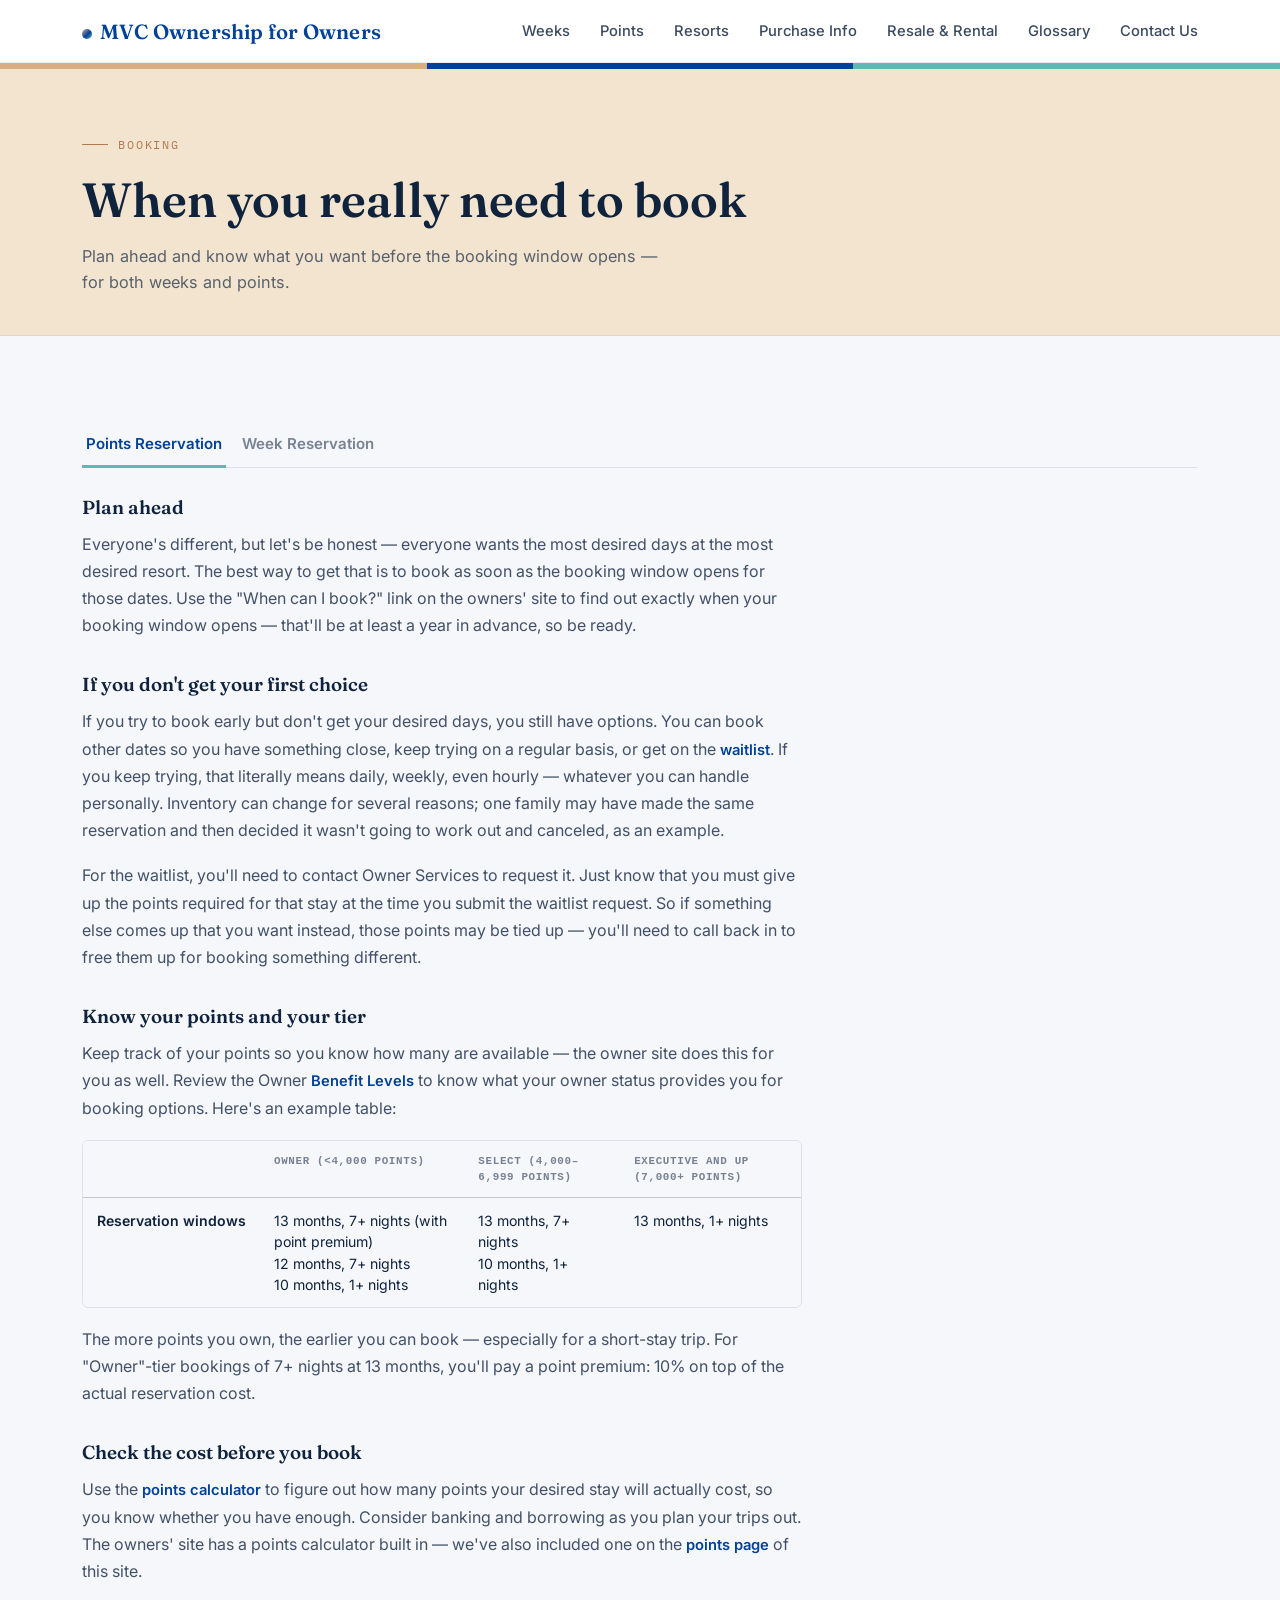
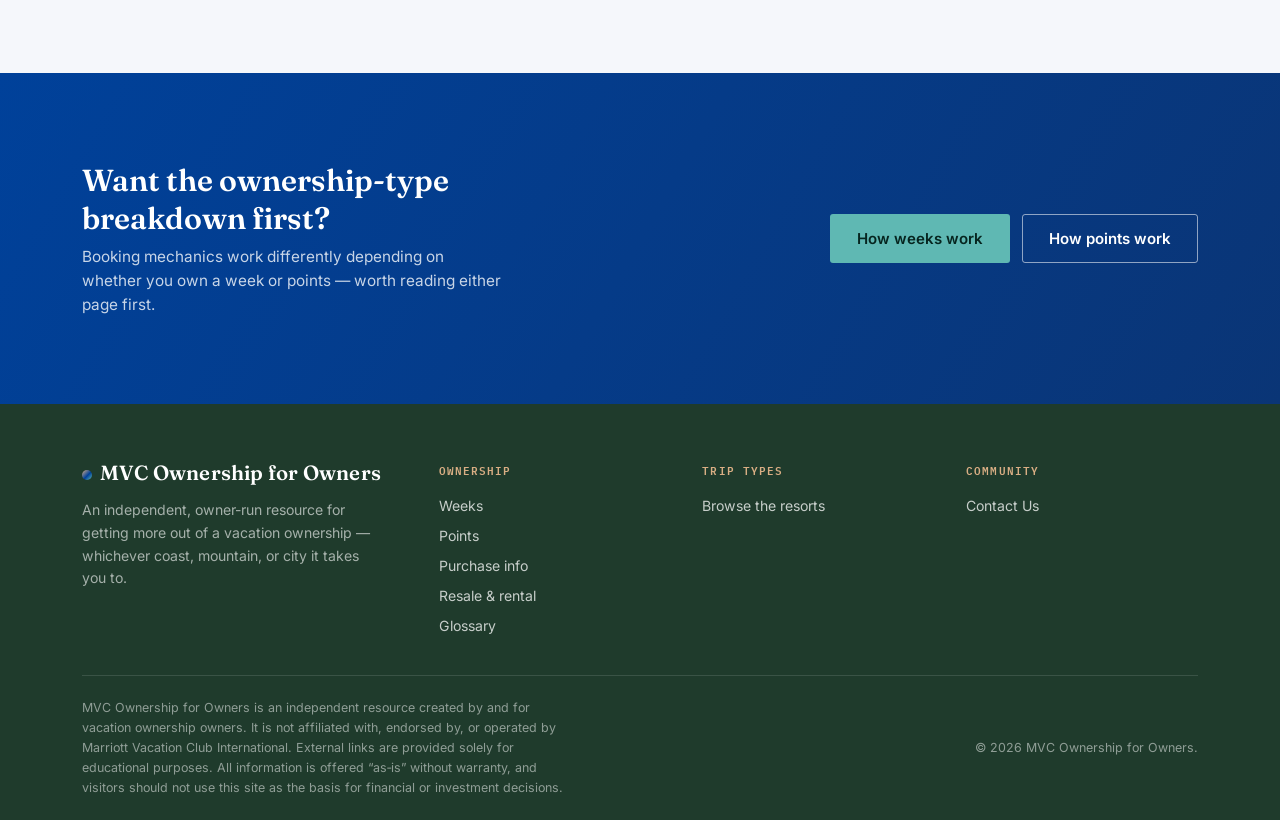
==== commit b5a8f6ac: "Add files via upload" ====
--- a/booking-guide.html
+++ b/booking-guide.html
@@ -164,7 +164,7 @@
       </div>
     </div>
     <div class="footer-bottom">
-      <p>MVC Ownership for Owners is an independent resource created by and for vacation ownership owners. It is not affiliated with, endorsed by, or operated by Marriott Vacation Club International. Any links provided to external sites are provided for education only, this site is not affiliated with any externally linked site or product.</p>
+      <p>MVC Ownership for Owners is an independent resource created by and for vacation ownership owners. It is not affiliated with, endorsed by, or operated by Marriott Vacation Club International. External links are provided solely for educational purposes. All information is offered “as‑is” without warranty, and visitors should not use this site as the basis for financial or investment decisions.</p>
       <p>© 2026 MVC Ownership for Owners.</p>
     </div>
   </div>
